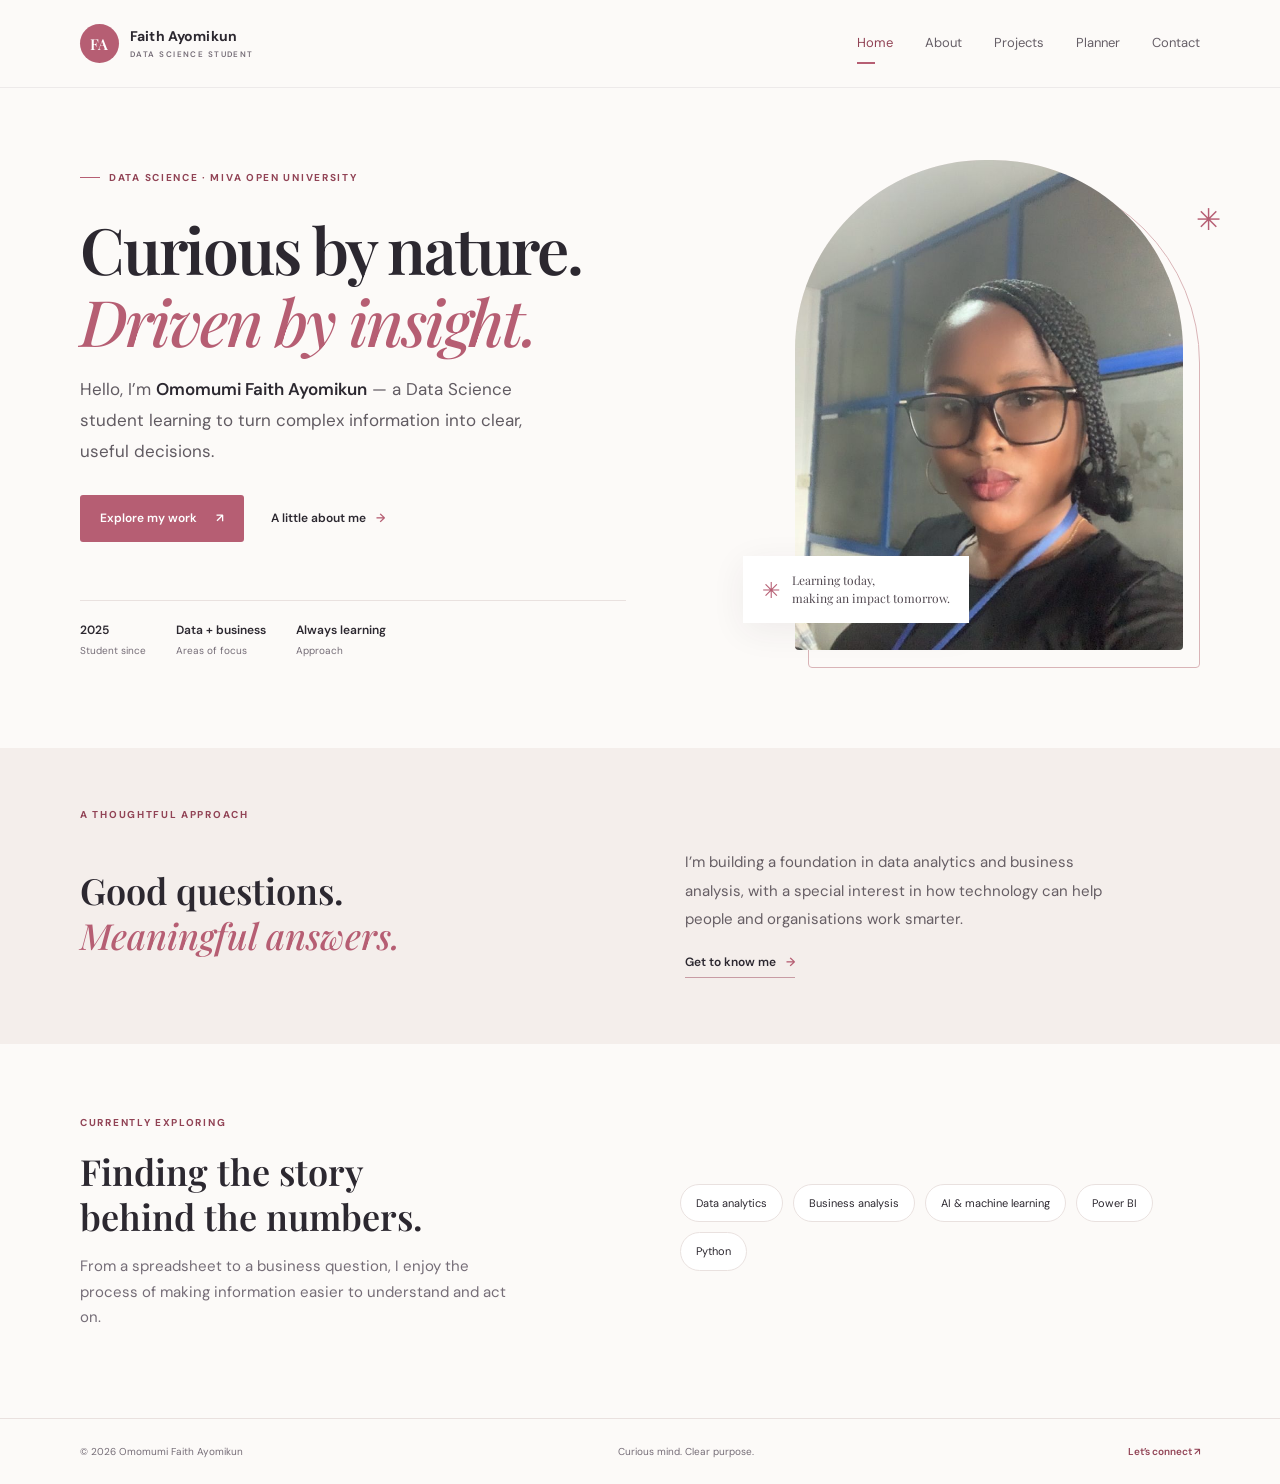
==== index.html @ 812295af "done" ====
<!doctype html>
<html lang="en">
<head>
  <meta charset="utf-8"><meta name="viewport" content="width=device-width, initial-scale=1">
  <meta name="description" content="Meet Omomumi Faith Ayomikun, Data Science student and aspiring data and business analyst.">
  <title>Omomumi Faith Ayomikun | Data Science Student</title><link rel="preconnect" href="https://fonts.googleapis.com"><link rel="preconnect" href="https://fonts.gstatic.com" crossorigin><link href="https://fonts.googleapis.com/css2?family=DM+Sans:wght@400;500;600;700&family=Playfair+Display:wght@500;600;700&display=swap" rel="stylesheet"><link rel="stylesheet" href="css/style.css"><script src="js/script.js" defer></script>
</head>
<body><header class="site-header"><a class="brand" href="index.html"><span class="brand-mark">FA</span><span>Faith Ayomikun<small>DATA SCIENCE STUDENT</small></span></a><button class="menu-toggle" aria-label="Open navigation" aria-expanded="false">☰</button><nav class="nav"><a class="active" href="index.html">Home</a><a href="about.html">About</a><a href="projects.html">Projects</a><a href="planner.html">Planner</a><a href="contact.html">Contact</a></nav></header>
<main><section class="hero wrap"><div class="hero-copy"><p class="eyebrow"><span></span> DATA SCIENCE · MIVA OPEN UNIVERSITY</p><h1>Curious by nature.<br><em>Driven by insight.</em></h1><p class="intro">Hello, I’m <strong>Omomumi Faith Ayomikun</strong> — a Data Science student learning to turn complex information into clear, useful decisions.</p><div class="hero-actions"><a class="button" href="projects.html">Explore my work <span>↗</span></a><a class="text-link" href="about.html">A little about me <span>→</span></a></div><div class="quick-facts"><div><strong>2025</strong><span>Student since</span></div><div><strong>Data + business</strong><span>Areas of focus</span></div><div><strong>Always learning</strong><span>Approach</span></div></div></div><div class="portrait-wrap"><div class="portrait-frame"><img src="assets/faith.jpg" alt="Portrait of Omomumi Faith Ayomikun"></div><div class="portrait-note"><span class="note-star">✳</span><span>Learning today,<br>making an impact tomorrow.</span></div><span class="decor decor-one">✳</span></div></section>
<section class="home-about"><div class="wrap home-about-inner"><p class="eyebrow">A THOUGHTFUL APPROACH</p><div class="home-about-grid"><h2>Good questions.<br><em>Meaningful answers.</em></h2><div><p>I’m building a foundation in data analytics and business analysis, with a special interest in how technology can help people and organisations work smarter.</p><a class="under-link" href="about.html">Get to know me <span>→</span></a></div></div></div></section>
<section class="wrap home-next"><div><span class="section-kicker">CURRENTLY EXPLORING</span><h2>Finding the story<br>behind the numbers.</h2><p>From a spreadsheet to a business question, I enjoy the process of making information easier to understand and act on.</p></div><div class="topic-pills"><span>Data analytics</span><span>Business analysis</span><span>AI & machine learning</span><span>Power BI</span><span>Python</span></div></section></main><footer class="site-footer"><div class="wrap footer-inner"><span>© <span data-year></span> Omomumi Faith Ayomikun</span><span>Curious mind. Clear purpose.</span><a href="contact.html">Let’s connect ↗</a></div></footer></body></html>
---- css/style.css ----
:root{--ink:#2c2830;--muted:#756d77;--rose:#b65e73;--rose-dark:#914355;--blush:#f5e9e8;--paper:#fcfaf8;--white:#fff;--line:#e9e1df;--sage:#e8eee7;--lilac:#eeebf4;--serif:'Playfair Display',Georgia,serif;--sans:'DM Sans',Arial,sans-serif}*{box-sizing:border-box}html{scroll-behavior:smooth}body{margin:0;background:var(--paper);color:var(--ink);font-family:var(--sans);font-size:15px;line-height:1.7}a{color:inherit;text-decoration:none}button,input,textarea{font:inherit}.wrap{width:min(1120px,calc(100% - 48px));margin-inline:auto}.site-header{height:88px;padding:0 max(24px,calc((100% - 1120px)/2));display:flex;align-items:center;justify-content:space-between;border-bottom:1px solid rgba(44,40,48,.07);background:rgba(252,250,248,.94);position:relative;z-index:5}.brand{display:flex;align-items:center;gap:11px;font-weight:700;font-size:14px;line-height:1.2;letter-spacing:.01em}.brand-mark{width:39px;height:39px;background:var(--rose);border-radius:50%;color:#fff;display:grid;place-items:center;font-family:var(--serif);font-size:15px;font-weight:600}.brand small{display:block;font-size:8px;letter-spacing:.18em;color:var(--muted);font-weight:600;margin-top:5px}.nav{display:flex;gap:32px;align-items:center}.nav a{font-size:13px;color:#665f67;transition:color .2s;position:relative}.nav a:hover,.nav a.active{color:var(--rose-dark)}.nav a.active:after{content:'';position:absolute;bottom:-9px;left:0;width:18px;height:2px;background:var(--rose)}.menu-toggle{display:none;border:0;background:none;color:var(--ink);font-size:24px}.hero{display:grid;grid-template-columns:1.05fr .95fr;gap:80px;align-items:center;padding-top:72px;padding-bottom:80px;min-height:620px}.eyebrow,.section-kicker,.card-number{font-size:10px;letter-spacing:.17em;font-weight:700;color:var(--rose-dark)}.eyebrow{display:flex;gap:9px;align-items:center}.eyebrow span{display:inline-block;width:20px;height:1px;background:var(--rose)}h1,h2,p{margin-top:0}.hero h1,.page-title{font:600 clamp(42px,5vw,66px)/1.12 var(--serif);letter-spacing:-.035em;margin:27px 0 18px}.hero h1 em,.page-title em,.home-about h2 em{font-weight:500;color:var(--rose);font-style:italic}.intro{font-size:17px;line-height:1.8;color:#615b62;max-width:475px}.intro strong{color:var(--ink);font-weight:600}.hero-actions{display:flex;align-items:center;gap:27px;margin-top:29px}.button{border:0;background:var(--rose);color:white;border-radius:3px;padding:13px 20px;display:inline-flex;align-items:center;justify-content:center;gap:19px;font-size:12px;font-weight:600;cursor:pointer;transition:background .2s,transform .2s}.button:hover{background:var(--rose-dark);transform:translateY(-2px)}.text-link,.under-link{font-size:12px;font-weight:600}.text-link span,.under-link span{color:var(--rose);margin-left:7px}.quick-facts{display:flex;gap:30px;margin-top:58px;padding-top:19px;border-top:1px solid var(--line)}.quick-facts div{display:flex;flex-direction:column}.quick-facts strong{font-size:12px;font-weight:600}.quick-facts span{color:var(--muted);font-size:10px;margin-top:2px}.portrait-wrap{position:relative;width:min(100%,405px);justify-self:end;padding:0 17px 18px 0}.portrait-frame{height:490px;background:var(--blush);overflow:hidden;position:relative;border-radius:190px 190px 4px 4px}.portrait-frame img{width:100%;height:100%;object-fit:cover;object-position:center 31%;display:block;filter:saturate(.86)}.portrait-wrap:after{content:'';position:absolute;inset:13px 0 0 13px;border:1px solid #d9b4b7;border-radius:190px 190px 4px 4px;z-index:-1}.portrait-note{position:absolute;bottom:45px;left:-52px;background:#fff;padding:15px 19px;box-shadow:0 8px 35px #382d3212;display:flex;align-items:center;gap:12px;font:12px/1.55 var(--serif);color:#514850}.note-star{color:var(--rose);font-size:22px}.decor-one{position:absolute;right:-21px;top:34px;color:var(--rose);font-size:30px}.home-about{background:#f4eeeb;padding:58px 0 66px}.home-about-inner>.eyebrow{margin-bottom:25px}.home-about-grid{display:grid;grid-template-columns:1fr 1fr;gap:90px;align-items:center}.home-about h2,.home-next h2{font:600 36px/1.25 var(--serif);margin:0}.home-about-grid p{color:#665e64;max-width:440px;line-height:1.9}.under-link{display:inline-block;border-bottom:1px solid #c89ca4;padding-bottom:5px}.home-next{padding-top:65px;padding-bottom:72px;display:grid;grid-template-columns:1fr 1fr;gap:80px;align-items:center}.home-next h2{margin:15px 0}.home-next p{color:var(--muted);max-width:430px}.topic-pills{display:flex;flex-wrap:wrap;gap:10px;justify-content:flex-start}.topic-pills span,.skill-list span{font-size:11px;padding:9px 15px;border:1px solid var(--line);border-radius:30px;background:white}.site-footer{border-top:1px solid var(--line);padding:24px 0;color:var(--muted);font-size:10px}.footer-inner{display:flex;align-items:center;justify-content:space-between}.footer-inner a{color:var(--rose-dark);font-weight:600}.inner-page{padding-top:70px;padding-bottom:90px;min-height:calc(100vh - 150px)}.page-title{font-size:56px;margin:19px 0 22px}.about-layout{display:grid;grid-template-columns:280px 1fr;gap:62px;align-items:start;margin:37px 0 66px}.about-photo{height:342px;overflow:hidden;background:var(--blush);border-radius:150px 150px 4px 4px}.about-photo img{width:100%;height:100%;object-fit:cover;object-position:center 30%}.about-text{max-width:685px;color:#675f66;font-size:14px;line-height:1.9}.about-text .lead{font:500 20px/1.65 var(--serif);color:var(--ink)}.detail-grid{display:grid;grid-template-columns:1fr 1fr;gap:14px}.detail-card{background:white;border:1px solid var(--line);padding:24px 27px;min-height:190px}.detail-card h2{font:600 21px var(--serif);margin:12px 0}.detail-card p{font-size:13px;color:#645d63;margin-bottom:8px}.detail-card .muted{font-size:11px;color:var(--muted)}.skill-list{display:flex;flex-wrap:wrap;gap:7px}.skill-list span{padding:6px 11px;background:var(--paper)}.aspiration{background:var(--blush);border-color:var(--blush)}.page-intro{max-width:570px;color:var(--muted);line-height:1.8;margin-bottom:38px}.project-grid{display:grid;grid-template-columns:repeat(3,1fr);gap:20px}.project-card{background:#fff;border:1px solid var(--line);transition:transform .25s,box-shadow .25s}.project-card:hover{transform:translateY(-4px);box-shadow:0 14px 32px #342b3010}.project-art{height:240px;position:relative;overflow:hidden;padding:18px 20px}.art-rose{background:#f2dfe0;color:#975b67}.art-lilac{background:#e7e1ef;color:#756487}.art-sage{background:#e3ebe2;color:#627760}.art-label{font-size:9px;letter-spacing:.15em;font-weight:700;opacity:.8}.chart-bars{position:absolute;inset:82px 28px 54px;display:flex;align-items:end;gap:12px;border-bottom:1px solid currentColor}.chart-bars i{flex:1;height:var(--h);background:currentColor;opacity:.48;border-radius:4px 4px 0 0}.art-caption{position:absolute;left:21px;bottom:15px;font:500 18px/1.2 var(--serif)}.dash-mock{position:absolute;left:50%;top:55px;transform:translateX(-50%);width:74%;background:#ffffff9c;border-radius:8px;padding:14px 17px 3px}.dash-stat{display:flex;justify-content:space-between;align-items:center}.dash-stat small{font-size:7px;letter-spacing:.12em}.dash-stat strong{font-size:19px}.dash-mock svg{width:100%;height:80px;color:#8b769e}.process-flow{position:absolute;top:76px;left:19px;right:19px;display:flex;justify-content:center;align-items:center;gap:8px}.process-flow span{background:#fff9;padding:8px 9px;border-radius:2px;font-size:9px}.process-flow b{font-size:11px}.project-body{padding:21px 21px 23px}.project-type{font-size:8px;letter-spacing:.13em;color:var(--rose-dark);font-weight:700}.project-body h2{font:600 21px var(--serif);margin:10px 0}.project-body p{font-size:12px;color:var(--muted);line-height:1.8;min-height:67px}.project-body .under-link{font-size:10px}.project-note{font-size:11px;color:var(--muted);margin-top:24px}.planner-page .page-intro{margin-bottom:30px}.planner-card{max-width:820px;margin:0 auto;background:white;border:1px solid var(--line);padding:30px 34px}.planner-top{display:flex;justify-content:space-between;align-items:center;border-bottom:1px solid var(--line);padding-bottom:20px}.planner-top h2,.form-heading h2{font:600 25px var(--serif);margin:7px 0 0}.task-count{display:flex;align-items:baseline;gap:7px;color:var(--muted);font-size:11px}.task-count strong{font:600 26px var(--serif);color:var(--rose)}.task-form{display:grid;grid-template-columns:1fr 150px auto;gap:10px;margin:23px 0}.task-form input,.contact-form input,.contact-form textarea{border:1px solid var(--line);background:#fdfcfb;padding:12px 13px;color:var(--ink);outline:none;border-radius:2px;font-size:12px}.task-form input:focus,.contact-form input:focus,.contact-form textarea:focus{border-color:#c88e9a;box-shadow:0 0 0 3px #b65e7312}.task-form input[type=date]{font-size:11px;color:var(--muted)}.task-form .button{padding:10px 16px}.task-list{list-style:none;padding:0;margin:0}.task-item{display:flex;align-items:center;gap:13px;padding:14px 4px;border-bottom:1px solid #f0ebea}.task-item input[type=checkbox]{accent-color:var(--rose);width:16px;height:16px}.task-text{flex:1;font-size:13px}.task-item.completed .task-text{text-decoration:line-through;color:#aaa}.task-due{font-size:10px;color:var(--muted)}.delete-task{border:0;background:none;color:#9c888c;font-size:18px;cursor:pointer}.empty-state{text-align:center;padding:29px 0;color:var(--muted);font-size:12px}.empty-state>span{font-size:25px;color:#c68c98}.empty-state p{margin:6px 0}.planner-foot{border-top:1px solid var(--line);padding-top:15px;display:flex;justify-content:space-between;align-items:center;font-size:10px;color:var(--muted)}.quiet-button{border:0;background:none;color:var(--rose-dark);font-size:10px;cursor:pointer}.contact-layout{display:grid;grid-template-columns:1fr 1fr;gap:90px;align-items:start;margin-top:20px}.contact-layout .page-title{margin-top:0}.contact-detail{display:flex;gap:13px;align-items:center;margin-top:21px}.contact-icon{width:34px;height:34px;border-radius:50%;background:var(--blush);color:var(--rose);display:grid;place-items:center}.contact-detail small{display:block;font-size:9px;letter-spacing:.15em;color:var(--muted);font-weight:700}.contact-detail div> :last-child{font-size:12px}.contact-form{background:white;border:1px solid var(--line);padding:28px 30px}.form-heading{margin-bottom:19px}.contact-form>label{font-size:11px;font-weight:600;display:block;margin:13px 0 5px}.contact-form input,.contact-form textarea{display:block;width:100%;resize:vertical}.contact-form .button{margin-top:8px}.form-feedback{font-size:11px;min-height:17px;margin:8px 0;color:#a34051}.form-feedback.success{color:#517650}.form-note{font-size:9px;color:#958c92;margin:14px 0 0}.sr-only{position:absolute;width:1px;height:1px;padding:0;margin:-1px;overflow:hidden;clip:rect(0,0,0,0);white-space:nowrap;border:0}body{animation:fade-in .45s ease both}@keyframes fade-in{from{opacity:.65;transform:translateY(3px)}to{opacity:1;transform:none}}@media(max-width:800px){.hero{gap:35px;min-height:unset;padding-top:54px;padding-bottom:60px}.portrait-frame{height:400px}.quick-facts{gap:16px}.home-about-grid,.home-next{gap:36px}.about-layout{grid-template-columns:220px 1fr;gap:35px}.project-grid{gap:12px}.project-art{height:200px}.project-body{padding:17px}.contact-layout{gap:35px}}@media(max-width:640px){.wrap{width:min(100% - 36px,500px)}.site-header{height:72px;padding:0 18px}.menu-toggle{display:block}.nav{display:none;position:absolute;top:71px;left:0;right:0;background:var(--paper);padding:18px 22px 22px;border-bottom:1px solid var(--line);flex-direction:column;align-items:flex-start;gap:17px}.nav.open{display:flex}.nav a.active:after{display:none}.hero{grid-template-columns:1fr;gap:38px;padding-top:42px;padding-bottom:46px}.hero h1,.page-title{font-size:45px}.intro{font-size:15px}.hero-actions{gap:18px;flex-wrap:wrap}.quick-facts{justify-content:space-between;margin-top:37px;gap:10px}.quick-facts strong{font-size:10px}.quick-facts span{font-size:9px}.portrait-wrap{width:min(82%,330px);justify-self:center;margin-right:7px}.portrait-frame{height:390px}.portrait-note{left:-35px;bottom:36px;padding:12px}.decor-one{right:-20px}.home-about{padding:42px 0}.home-about-grid,.home-next{grid-template-columns:1fr;gap:20px}.home-about h2,.home-next h2{font-size:30px}.home-next{padding-top:44px;padding-bottom:50px}.footer-inner{flex-wrap:wrap;gap:10px}.footer-inner span:nth-child(2){display:none}.inner-page{padding-top:45px;padding-bottom:60px}.about-layout{grid-template-columns:1fr;gap:23px;margin:25px 0 40px}.about-photo{width:210px;height:265px}.about-text .lead{font-size:18px}.detail-grid{grid-template-columns:1fr}.detail-card{min-height:unset}.project-grid{grid-template-columns:1fr}.project-art{height:235px}.project-body p{min-height:unset}.page-intro{margin-bottom:27px}.planner-card{padding:20px 17px}.planner-top{align-items:flex-start;gap:12px}.planner-top h2{font-size:20px}.task-form{grid-template-columns:1fr 1fr}.task-form input:first-of-type{grid-column:1/-1}.task-form .button{grid-column:1/-1}.contact-layout{grid-template-columns:1fr;gap:32px}.contact-form{padding:22px 19px}.contact-layout .page-title{font-size:43px}}@media(prefers-reduced-motion:reduce){*,*:before,*:after{scroll-behavior:auto!important;animation-duration:.01ms!important;animation-iteration-count:1!important;transition-duration:.01ms!important}}
.academic-table{border-collapse:collapse;width:100%;font-size:11px}.academic-table th,.academic-table td{text-align:left;border-top:1px solid #f0ebea;padding:6px 3px}.academic-table th{color:var(--muted);font-weight:500;width:35%}.academic-table td{font-weight:600}.audio-note{margin-top:30px;padding:22px 25px;background:#f4eeeb;display:flex;align-items:center;justify-content:space-between;gap:20px}.audio-note h2{font:600 20px var(--serif);margin:6px 0}.audio-note p{font-size:11px;color:var(--muted);margin:0}.audio-note audio{width:min(100%,330px)}@media(max-width:640px){.audio-note{align-items:flex-start;flex-direction:column}}
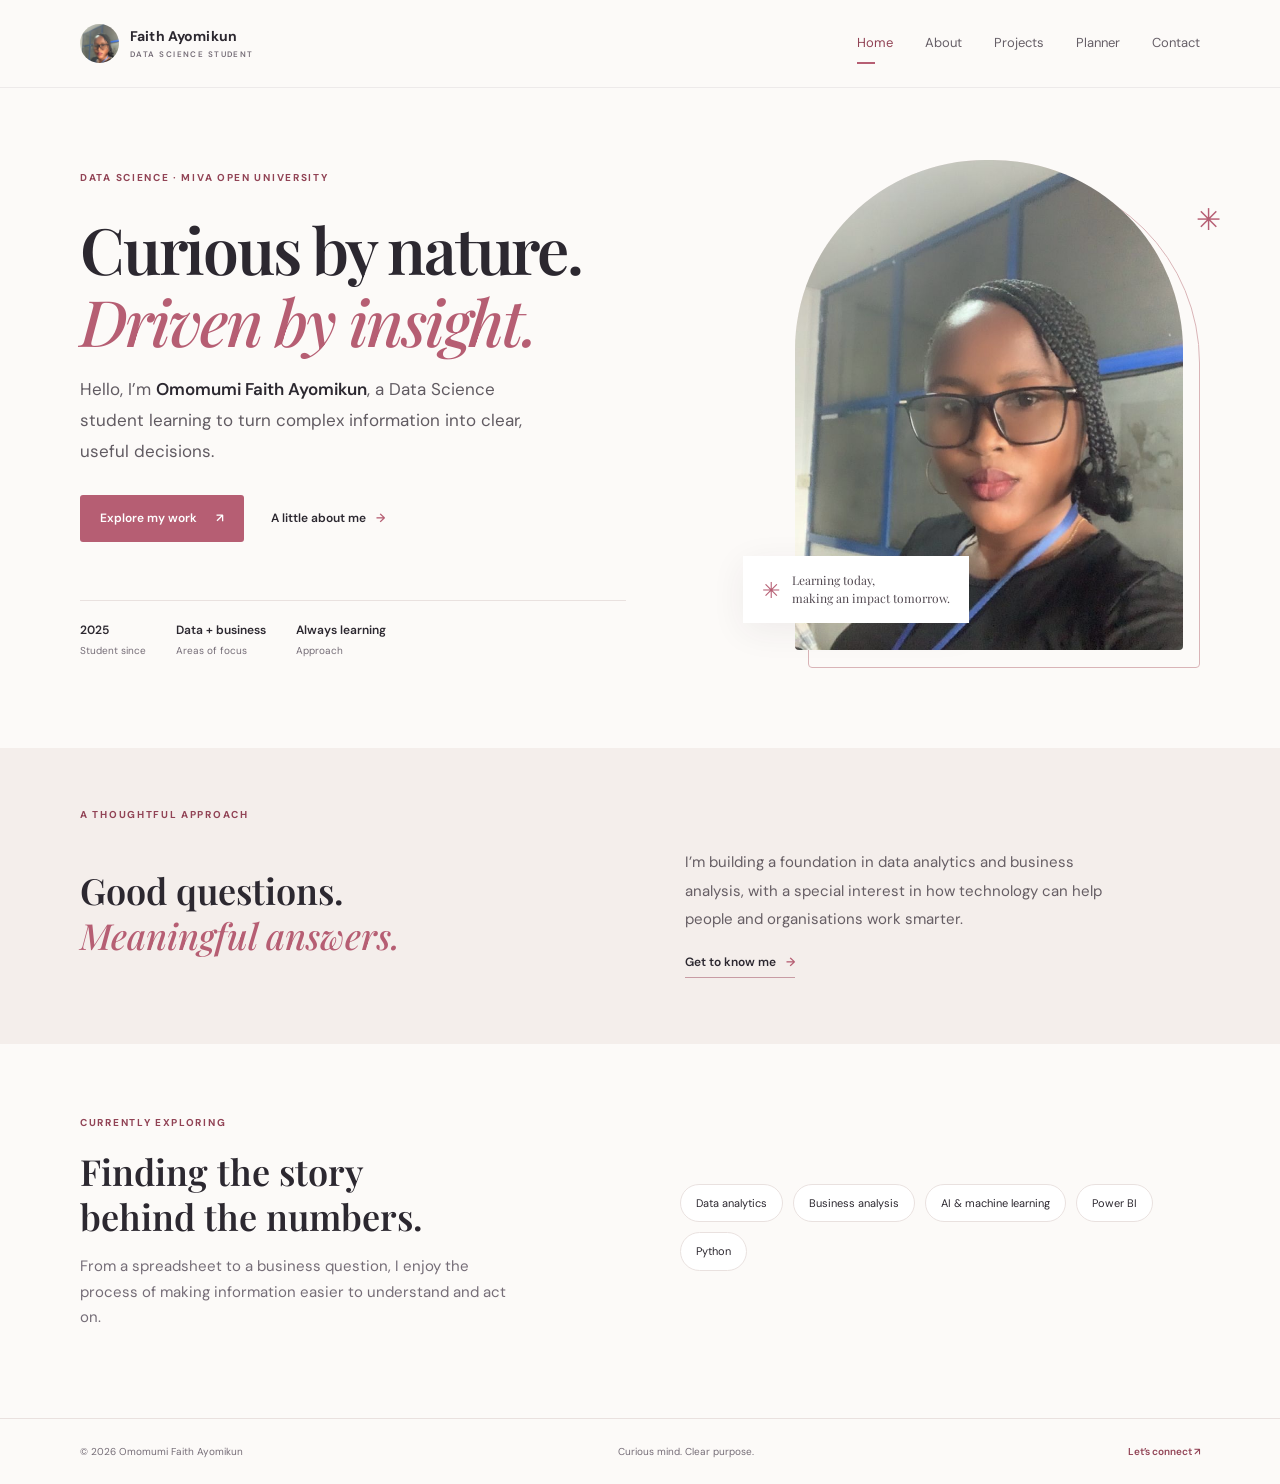
==== commit 6c063f90: "done" ====
--- a/index.html
+++ b/index.html
@@ -5,7 +5,7 @@
   <meta name="description" content="Meet Omomumi Faith Ayomikun, Data Science student and aspiring data and business analyst.">
   <title>Omomumi Faith Ayomikun | Data Science Student</title><link rel="preconnect" href="https://fonts.googleapis.com"><link rel="preconnect" href="https://fonts.gstatic.com" crossorigin><link href="https://fonts.googleapis.com/css2?family=DM+Sans:wght@400;500;600;700&family=Playfair+Display:wght@500;600;700&display=swap" rel="stylesheet"><link rel="stylesheet" href="css/style.css"><script src="js/script.js" defer></script>
 </head>
-<body><header class="site-header"><a class="brand" href="index.html"><span class="brand-mark">FA</span><span>Faith Ayomikun<small>DATA SCIENCE STUDENT</small></span></a><button class="menu-toggle" aria-label="Open navigation" aria-expanded="false">☰</button><nav class="nav"><a class="active" href="index.html">Home</a><a href="about.html">About</a><a href="projects.html">Projects</a><a href="planner.html">Planner</a><a href="contact.html">Contact</a></nav></header>
-<main><section class="hero wrap"><div class="hero-copy"><p class="eyebrow"><span></span> DATA SCIENCE · MIVA OPEN UNIVERSITY</p><h1>Curious by nature.<br><em>Driven by insight.</em></h1><p class="intro">Hello, I’m <strong>Omomumi Faith Ayomikun</strong> — a Data Science student learning to turn complex information into clear, useful decisions.</p><div class="hero-actions"><a class="button" href="projects.html">Explore my work <span>↗</span></a><a class="text-link" href="about.html">A little about me <span>→</span></a></div><div class="quick-facts"><div><strong>2025</strong><span>Student since</span></div><div><strong>Data + business</strong><span>Areas of focus</span></div><div><strong>Always learning</strong><span>Approach</span></div></div></div><div class="portrait-wrap"><div class="portrait-frame"><img src="assets/faith.jpg" alt="Portrait of Omomumi Faith Ayomikun"></div><div class="portrait-note"><span class="note-star">✳</span><span>Learning today,<br>making an impact tomorrow.</span></div><span class="decor decor-one">✳</span></div></section>
+<body><header class="site-header"><a class="brand" href="index.html"><img class="brand-mark" src="assets/faith.jpg" alt=""><span>Faith Ayomikun<small>DATA SCIENCE STUDENT</small></span></a><button class="menu-toggle" aria-label="Open navigation" aria-expanded="false">☰</button><nav class="nav"><a class="active" href="index.html">Home</a><a href="about.html">About</a><a href="projects.html">Projects</a><a href="planner.html">Planner</a><a href="contact.html">Contact</a></nav></header>
+<main><section class="hero wrap"><div class="hero-copy"><p class="eyebrow">DATA SCIENCE · MIVA OPEN UNIVERSITY</p><h1>Curious by nature.<br><em>Driven by insight.</em></h1><p class="intro">Hello, I’m <strong>Omomumi Faith Ayomikun</strong>, a Data Science student learning to turn complex information into clear, useful decisions.</p><div class="hero-actions"><a class="button" href="projects.html">Explore my work <span>↗</span></a><a class="text-link" href="about.html">A little about me <span>→</span></a></div><div class="quick-facts"><div><strong>2025</strong><span>Student since</span></div><div><strong>Data + business</strong><span>Areas of focus</span></div><div><strong>Always learning</strong><span>Approach</span></div></div></div><div class="portrait-wrap"><div class="portrait-frame"><img src="assets/faith.jpg" alt="Portrait of Omomumi Faith Ayomikun"></div><div class="portrait-note"><span class="note-star">✳</span><span>Learning today,<br>making an impact tomorrow.</span></div><span class="decor decor-one">✳</span></div></section>
 <section class="home-about"><div class="wrap home-about-inner"><p class="eyebrow">A THOUGHTFUL APPROACH</p><div class="home-about-grid"><h2>Good questions.<br><em>Meaningful answers.</em></h2><div><p>I’m building a foundation in data analytics and business analysis, with a special interest in how technology can help people and organisations work smarter.</p><a class="under-link" href="about.html">Get to know me <span>→</span></a></div></div></div></section>
 <section class="wrap home-next"><div><span class="section-kicker">CURRENTLY EXPLORING</span><h2>Finding the story<br>behind the numbers.</h2><p>From a spreadsheet to a business question, I enjoy the process of making information easier to understand and act on.</p></div><div class="topic-pills"><span>Data analytics</span><span>Business analysis</span><span>AI & machine learning</span><span>Power BI</span><span>Python</span></div></section></main><footer class="site-footer"><div class="wrap footer-inner"><span>© <span data-year></span> Omomumi Faith Ayomikun</span><span>Curious mind. Clear purpose.</span><a href="contact.html">Let’s connect ↗</a></div></footer></body></html>
--- a/css/style.css
+++ b/css/style.css
@@ -1,2 +1,2 @@
-:root{--ink:#2c2830;--muted:#756d77;--rose:#b65e73;--rose-dark:#914355;--blush:#f5e9e8;--paper:#fcfaf8;--white:#fff;--line:#e9e1df;--sage:#e8eee7;--lilac:#eeebf4;--serif:'Playfair Display',Georgia,serif;--sans:'DM Sans',Arial,sans-serif}*{box-sizing:border-box}html{scroll-behavior:smooth}body{margin:0;background:var(--paper);color:var(--ink);font-family:var(--sans);font-size:15px;line-height:1.7}a{color:inherit;text-decoration:none}button,input,textarea{font:inherit}.wrap{width:min(1120px,calc(100% - 48px));margin-inline:auto}.site-header{height:88px;padding:0 max(24px,calc((100% - 1120px)/2));display:flex;align-items:center;justify-content:space-between;border-bottom:1px solid rgba(44,40,48,.07);background:rgba(252,250,248,.94);position:relative;z-index:5}.brand{display:flex;align-items:center;gap:11px;font-weight:700;font-size:14px;line-height:1.2;letter-spacing:.01em}.brand-mark{width:39px;height:39px;background:var(--rose);border-radius:50%;color:#fff;display:grid;place-items:center;font-family:var(--serif);font-size:15px;font-weight:600}.brand small{display:block;font-size:8px;letter-spacing:.18em;color:var(--muted);font-weight:600;margin-top:5px}.nav{display:flex;gap:32px;align-items:center}.nav a{font-size:13px;color:#665f67;transition:color .2s;position:relative}.nav a:hover,.nav a.active{color:var(--rose-dark)}.nav a.active:after{content:'';position:absolute;bottom:-9px;left:0;width:18px;height:2px;background:var(--rose)}.menu-toggle{display:none;border:0;background:none;color:var(--ink);font-size:24px}.hero{display:grid;grid-template-columns:1.05fr .95fr;gap:80px;align-items:center;padding-top:72px;padding-bottom:80px;min-height:620px}.eyebrow,.section-kicker,.card-number{font-size:10px;letter-spacing:.17em;font-weight:700;color:var(--rose-dark)}.eyebrow{display:flex;gap:9px;align-items:center}.eyebrow span{display:inline-block;width:20px;height:1px;background:var(--rose)}h1,h2,p{margin-top:0}.hero h1,.page-title{font:600 clamp(42px,5vw,66px)/1.12 var(--serif);letter-spacing:-.035em;margin:27px 0 18px}.hero h1 em,.page-title em,.home-about h2 em{font-weight:500;color:var(--rose);font-style:italic}.intro{font-size:17px;line-height:1.8;color:#615b62;max-width:475px}.intro strong{color:var(--ink);font-weight:600}.hero-actions{display:flex;align-items:center;gap:27px;margin-top:29px}.button{border:0;background:var(--rose);color:white;border-radius:3px;padding:13px 20px;display:inline-flex;align-items:center;justify-content:center;gap:19px;font-size:12px;font-weight:600;cursor:pointer;transition:background .2s,transform .2s}.button:hover{background:var(--rose-dark);transform:translateY(-2px)}.text-link,.under-link{font-size:12px;font-weight:600}.text-link span,.under-link span{color:var(--rose);margin-left:7px}.quick-facts{display:flex;gap:30px;margin-top:58px;padding-top:19px;border-top:1px solid var(--line)}.quick-facts div{display:flex;flex-direction:column}.quick-facts strong{font-size:12px;font-weight:600}.quick-facts span{color:var(--muted);font-size:10px;margin-top:2px}.portrait-wrap{position:relative;width:min(100%,405px);justify-self:end;padding:0 17px 18px 0}.portrait-frame{height:490px;background:var(--blush);overflow:hidden;position:relative;border-radius:190px 190px 4px 4px}.portrait-frame img{width:100%;height:100%;object-fit:cover;object-position:center 31%;display:block;filter:saturate(.86)}.portrait-wrap:after{content:'';position:absolute;inset:13px 0 0 13px;border:1px solid #d9b4b7;border-radius:190px 190px 4px 4px;z-index:-1}.portrait-note{position:absolute;bottom:45px;left:-52px;background:#fff;padding:15px 19px;box-shadow:0 8px 35px #382d3212;display:flex;align-items:center;gap:12px;font:12px/1.55 var(--serif);color:#514850}.note-star{color:var(--rose);font-size:22px}.decor-one{position:absolute;right:-21px;top:34px;color:var(--rose);font-size:30px}.home-about{background:#f4eeeb;padding:58px 0 66px}.home-about-inner>.eyebrow{margin-bottom:25px}.home-about-grid{display:grid;grid-template-columns:1fr 1fr;gap:90px;align-items:center}.home-about h2,.home-next h2{font:600 36px/1.25 var(--serif);margin:0}.home-about-grid p{color:#665e64;max-width:440px;line-height:1.9}.under-link{display:inline-block;border-bottom:1px solid #c89ca4;padding-bottom:5px}.home-next{padding-top:65px;padding-bottom:72px;display:grid;grid-template-columns:1fr 1fr;gap:80px;align-items:center}.home-next h2{margin:15px 0}.home-next p{color:var(--muted);max-width:430px}.topic-pills{display:flex;flex-wrap:wrap;gap:10px;justify-content:flex-start}.topic-pills span,.skill-list span{font-size:11px;padding:9px 15px;border:1px solid var(--line);border-radius:30px;background:white}.site-footer{border-top:1px solid var(--line);padding:24px 0;color:var(--muted);font-size:10px}.footer-inner{display:flex;align-items:center;justify-content:space-between}.footer-inner a{color:var(--rose-dark);font-weight:600}.inner-page{padding-top:70px;padding-bottom:90px;min-height:calc(100vh - 150px)}.page-title{font-size:56px;margin:19px 0 22px}.about-layout{display:grid;grid-template-columns:280px 1fr;gap:62px;align-items:start;margin:37px 0 66px}.about-photo{height:342px;overflow:hidden;background:var(--blush);border-radius:150px 150px 4px 4px}.about-photo img{width:100%;height:100%;object-fit:cover;object-position:center 30%}.about-text{max-width:685px;color:#675f66;font-size:14px;line-height:1.9}.about-text .lead{font:500 20px/1.65 var(--serif);color:var(--ink)}.detail-grid{display:grid;grid-template-columns:1fr 1fr;gap:14px}.detail-card{background:white;border:1px solid var(--line);padding:24px 27px;min-height:190px}.detail-card h2{font:600 21px var(--serif);margin:12px 0}.detail-card p{font-size:13px;color:#645d63;margin-bottom:8px}.detail-card .muted{font-size:11px;color:var(--muted)}.skill-list{display:flex;flex-wrap:wrap;gap:7px}.skill-list span{padding:6px 11px;background:var(--paper)}.aspiration{background:var(--blush);border-color:var(--blush)}.page-intro{max-width:570px;color:var(--muted);line-height:1.8;margin-bottom:38px}.project-grid{display:grid;grid-template-columns:repeat(3,1fr);gap:20px}.project-card{background:#fff;border:1px solid var(--line);transition:transform .25s,box-shadow .25s}.project-card:hover{transform:translateY(-4px);box-shadow:0 14px 32px #342b3010}.project-art{height:240px;position:relative;overflow:hidden;padding:18px 20px}.art-rose{background:#f2dfe0;color:#975b67}.art-lilac{background:#e7e1ef;color:#756487}.art-sage{background:#e3ebe2;color:#627760}.art-label{font-size:9px;letter-spacing:.15em;font-weight:700;opacity:.8}.chart-bars{position:absolute;inset:82px 28px 54px;display:flex;align-items:end;gap:12px;border-bottom:1px solid currentColor}.chart-bars i{flex:1;height:var(--h);background:currentColor;opacity:.48;border-radius:4px 4px 0 0}.art-caption{position:absolute;left:21px;bottom:15px;font:500 18px/1.2 var(--serif)}.dash-mock{position:absolute;left:50%;top:55px;transform:translateX(-50%);width:74%;background:#ffffff9c;border-radius:8px;padding:14px 17px 3px}.dash-stat{display:flex;justify-content:space-between;align-items:center}.dash-stat small{font-size:7px;letter-spacing:.12em}.dash-stat strong{font-size:19px}.dash-mock svg{width:100%;height:80px;color:#8b769e}.process-flow{position:absolute;top:76px;left:19px;right:19px;display:flex;justify-content:center;align-items:center;gap:8px}.process-flow span{background:#fff9;padding:8px 9px;border-radius:2px;font-size:9px}.process-flow b{font-size:11px}.project-body{padding:21px 21px 23px}.project-type{font-size:8px;letter-spacing:.13em;color:var(--rose-dark);font-weight:700}.project-body h2{font:600 21px var(--serif);margin:10px 0}.project-body p{font-size:12px;color:var(--muted);line-height:1.8;min-height:67px}.project-body .under-link{font-size:10px}.project-note{font-size:11px;color:var(--muted);margin-top:24px}.planner-page .page-intro{margin-bottom:30px}.planner-card{max-width:820px;margin:0 auto;background:white;border:1px solid var(--line);padding:30px 34px}.planner-top{display:flex;justify-content:space-between;align-items:center;border-bottom:1px solid var(--line);padding-bottom:20px}.planner-top h2,.form-heading h2{font:600 25px var(--serif);margin:7px 0 0}.task-count{display:flex;align-items:baseline;gap:7px;color:var(--muted);font-size:11px}.task-count strong{font:600 26px var(--serif);color:var(--rose)}.task-form{display:grid;grid-template-columns:1fr 150px auto;gap:10px;margin:23px 0}.task-form input,.contact-form input,.contact-form textarea{border:1px solid var(--line);background:#fdfcfb;padding:12px 13px;color:var(--ink);outline:none;border-radius:2px;font-size:12px}.task-form input:focus,.contact-form input:focus,.contact-form textarea:focus{border-color:#c88e9a;box-shadow:0 0 0 3px #b65e7312}.task-form input[type=date]{font-size:11px;color:var(--muted)}.task-form .button{padding:10px 16px}.task-list{list-style:none;padding:0;margin:0}.task-item{display:flex;align-items:center;gap:13px;padding:14px 4px;border-bottom:1px solid #f0ebea}.task-item input[type=checkbox]{accent-color:var(--rose);width:16px;height:16px}.task-text{flex:1;font-size:13px}.task-item.completed .task-text{text-decoration:line-through;color:#aaa}.task-due{font-size:10px;color:var(--muted)}.delete-task{border:0;background:none;color:#9c888c;font-size:18px;cursor:pointer}.empty-state{text-align:center;padding:29px 0;color:var(--muted);font-size:12px}.empty-state>span{font-size:25px;color:#c68c98}.empty-state p{margin:6px 0}.planner-foot{border-top:1px solid var(--line);padding-top:15px;display:flex;justify-content:space-between;align-items:center;font-size:10px;color:var(--muted)}.quiet-button{border:0;background:none;color:var(--rose-dark);font-size:10px;cursor:pointer}.contact-layout{display:grid;grid-template-columns:1fr 1fr;gap:90px;align-items:start;margin-top:20px}.contact-layout .page-title{margin-top:0}.contact-detail{display:flex;gap:13px;align-items:center;margin-top:21px}.contact-icon{width:34px;height:34px;border-radius:50%;background:var(--blush);color:var(--rose);display:grid;place-items:center}.contact-detail small{display:block;font-size:9px;letter-spacing:.15em;color:var(--muted);font-weight:700}.contact-detail div> :last-child{font-size:12px}.contact-form{background:white;border:1px solid var(--line);padding:28px 30px}.form-heading{margin-bottom:19px}.contact-form>label{font-size:11px;font-weight:600;display:block;margin:13px 0 5px}.contact-form input,.contact-form textarea{display:block;width:100%;resize:vertical}.contact-form .button{margin-top:8px}.form-feedback{font-size:11px;min-height:17px;margin:8px 0;color:#a34051}.form-feedback.success{color:#517650}.form-note{font-size:9px;color:#958c92;margin:14px 0 0}.sr-only{position:absolute;width:1px;height:1px;padding:0;margin:-1px;overflow:hidden;clip:rect(0,0,0,0);white-space:nowrap;border:0}body{animation:fade-in .45s ease both}@keyframes fade-in{from{opacity:.65;transform:translateY(3px)}to{opacity:1;transform:none}}@media(max-width:800px){.hero{gap:35px;min-height:unset;padding-top:54px;padding-bottom:60px}.portrait-frame{height:400px}.quick-facts{gap:16px}.home-about-grid,.home-next{gap:36px}.about-layout{grid-template-columns:220px 1fr;gap:35px}.project-grid{gap:12px}.project-art{height:200px}.project-body{padding:17px}.contact-layout{gap:35px}}@media(max-width:640px){.wrap{width:min(100% - 36px,500px)}.site-header{height:72px;padding:0 18px}.menu-toggle{display:block}.nav{display:none;position:absolute;top:71px;left:0;right:0;background:var(--paper);padding:18px 22px 22px;border-bottom:1px solid var(--line);flex-direction:column;align-items:flex-start;gap:17px}.nav.open{display:flex}.nav a.active:after{display:none}.hero{grid-template-columns:1fr;gap:38px;padding-top:42px;padding-bottom:46px}.hero h1,.page-title{font-size:45px}.intro{font-size:15px}.hero-actions{gap:18px;flex-wrap:wrap}.quick-facts{justify-content:space-between;margin-top:37px;gap:10px}.quick-facts strong{font-size:10px}.quick-facts span{font-size:9px}.portrait-wrap{width:min(82%,330px);justify-self:center;margin-right:7px}.portrait-frame{height:390px}.portrait-note{left:-35px;bottom:36px;padding:12px}.decor-one{right:-20px}.home-about{padding:42px 0}.home-about-grid,.home-next{grid-template-columns:1fr;gap:20px}.home-about h2,.home-next h2{font-size:30px}.home-next{padding-top:44px;padding-bottom:50px}.footer-inner{flex-wrap:wrap;gap:10px}.footer-inner span:nth-child(2){display:none}.inner-page{padding-top:45px;padding-bottom:60px}.about-layout{grid-template-columns:1fr;gap:23px;margin:25px 0 40px}.about-photo{width:210px;height:265px}.about-text .lead{font-size:18px}.detail-grid{grid-template-columns:1fr}.detail-card{min-height:unset}.project-grid{grid-template-columns:1fr}.project-art{height:235px}.project-body p{min-height:unset}.page-intro{margin-bottom:27px}.planner-card{padding:20px 17px}.planner-top{align-items:flex-start;gap:12px}.planner-top h2{font-size:20px}.task-form{grid-template-columns:1fr 1fr}.task-form input:first-of-type{grid-column:1/-1}.task-form .button{grid-column:1/-1}.contact-layout{grid-template-columns:1fr;gap:32px}.contact-form{padding:22px 19px}.contact-layout .page-title{font-size:43px}}@media(prefers-reduced-motion:reduce){*,*:before,*:after{scroll-behavior:auto!important;animation-duration:.01ms!important;animation-iteration-count:1!important;transition-duration:.01ms!important}}
+:root{--ink:#2c2830;--muted:#756d77;--rose:#b65e73;--rose-dark:#914355;--blush:#f5e9e8;--paper:#fcfaf8;--white:#fff;--line:#e9e1df;--sage:#e8eee7;--lilac:#eeebf4;--serif:'Playfair Display',Georgia,serif;--sans:'DM Sans',Arial,sans-serif}*{box-sizing:border-box}html{scroll-behavior:smooth}body{margin:0;background:var(--paper);color:var(--ink);font-family:var(--sans);font-size:15px;line-height:1.7}a{color:inherit;text-decoration:none}button,input,textarea{font:inherit}.wrap{width:min(1120px,calc(100% - 48px));margin-inline:auto}.site-header{height:88px;padding:0 max(24px,calc((100% - 1120px)/2));display:flex;align-items:center;justify-content:space-between;border-bottom:1px solid rgba(44,40,48,.07);background:rgba(252,250,248,.94);position:relative;z-index:5}.brand{display:flex;align-items:center;gap:11px;font-weight:700;font-size:14px;line-height:1.2;letter-spacing:.01em}.brand-mark{width:39px;height:39px;object-fit:cover;object-position:center 31%;border-radius:50%;display:block}.brand small{display:block;font-size:8px;letter-spacing:.18em;color:var(--muted);font-weight:600;margin-top:5px}.nav{display:flex;gap:32px;align-items:center}.nav a{font-size:13px;color:#665f67;transition:color .2s;position:relative}.nav a:hover,.nav a.active{color:var(--rose-dark)}.nav a.active:after{content:'';position:absolute;bottom:-9px;left:0;width:18px;height:2px;background:var(--rose)}.menu-toggle{display:none;border:0;background:none;color:var(--ink);font-size:24px}.hero{display:grid;grid-template-columns:1.05fr .95fr;gap:80px;align-items:center;padding-top:72px;padding-bottom:80px;min-height:620px}.eyebrow,.section-kicker,.card-number{font-size:10px;letter-spacing:.17em;font-weight:700;color:var(--rose-dark)}.eyebrow{display:flex;gap:9px;align-items:center}h1,h2,p{margin-top:0}.hero h1,.page-title{font:600 clamp(42px,5vw,66px)/1.12 var(--serif);letter-spacing:-.035em;margin:27px 0 18px}.hero h1 em,.page-title em,.home-about h2 em{font-weight:500;color:var(--rose);font-style:italic}.intro{font-size:17px;line-height:1.8;color:#615b62;max-width:475px}.intro strong{color:var(--ink);font-weight:600}.hero-actions{display:flex;align-items:center;gap:27px;margin-top:29px}.button{border:0;background:var(--rose);color:white;border-radius:3px;padding:13px 20px;display:inline-flex;align-items:center;justify-content:center;gap:19px;font-size:12px;font-weight:600;cursor:pointer;transition:background .2s,transform .2s}.button:hover{background:var(--rose-dark);transform:translateY(-2px)}.text-link,.under-link{font-size:12px;font-weight:600}.text-link span,.under-link span{color:var(--rose);margin-left:7px}.quick-facts{display:flex;gap:30px;margin-top:58px;padding-top:19px;border-top:1px solid var(--line)}.quick-facts div{display:flex;flex-direction:column}.quick-facts strong{font-size:12px;font-weight:600}.quick-facts span{color:var(--muted);font-size:10px;margin-top:2px}.portrait-wrap{position:relative;width:min(100%,405px);justify-self:end;padding:0 17px 18px 0}.portrait-frame{height:490px;background:var(--blush);overflow:hidden;position:relative;border-radius:190px 190px 4px 4px}.portrait-frame img{width:100%;height:100%;object-fit:cover;object-position:center 31%;display:block;filter:saturate(.86)}.portrait-wrap:after{content:'';position:absolute;inset:13px 0 0 13px;border:1px solid #d9b4b7;border-radius:190px 190px 4px 4px;z-index:-1}.portrait-note{position:absolute;bottom:45px;left:-52px;background:#fff;padding:15px 19px;box-shadow:0 8px 35px #382d3212;display:flex;align-items:center;gap:12px;font:12px/1.55 var(--serif);color:#514850}.note-star{color:var(--rose);font-size:22px}.decor-one{position:absolute;right:-21px;top:34px;color:var(--rose);font-size:30px}.home-about{background:#f4eeeb;padding:58px 0 66px}.home-about-inner>.eyebrow{margin-bottom:25px}.home-about-grid{display:grid;grid-template-columns:1fr 1fr;gap:90px;align-items:center}.home-about h2,.home-next h2{font:600 36px/1.25 var(--serif);margin:0}.home-about-grid p{color:#665e64;max-width:440px;line-height:1.9}.under-link{display:inline-block;border-bottom:1px solid #c89ca4;padding-bottom:5px}.home-next{padding-top:65px;padding-bottom:72px;display:grid;grid-template-columns:1fr 1fr;gap:80px;align-items:center}.home-next h2{margin:15px 0}.home-next p{color:var(--muted);max-width:430px}.topic-pills{display:flex;flex-wrap:wrap;gap:10px;justify-content:flex-start}.topic-pills span,.skill-list span{font-size:11px;padding:9px 15px;border:1px solid var(--line);border-radius:30px;background:white}.site-footer{border-top:1px solid var(--line);padding:24px 0;color:var(--muted);font-size:10px}.footer-inner{display:flex;align-items:center;justify-content:space-between}.footer-inner a{color:var(--rose-dark);font-weight:600}.inner-page{padding-top:70px;padding-bottom:90px;min-height:calc(100vh - 150px)}.page-title{font-size:56px;margin:19px 0 22px}.about-layout{display:grid;grid-template-columns:280px 1fr;gap:62px;align-items:start;margin:37px 0 66px}.about-photo{height:342px;overflow:hidden;background:var(--blush);border-radius:150px 150px 4px 4px}.about-photo img{width:100%;height:100%;object-fit:cover;object-position:center 30%}.about-text{max-width:685px;color:#675f66;font-size:14px;line-height:1.9}.about-text .lead{font:500 20px/1.65 var(--serif);color:var(--ink)}.detail-grid{display:grid;grid-template-columns:1fr 1fr;gap:14px}.detail-card{background:white;border:1px solid var(--line);padding:24px 27px;min-height:190px}.detail-card h2{font:600 21px var(--serif);margin:12px 0}.detail-card p{font-size:13px;color:#645d63;margin-bottom:8px}.detail-card .muted{font-size:11px;color:var(--muted)}.skill-list{display:flex;flex-wrap:wrap;gap:7px}.skill-list span{padding:6px 11px;background:var(--paper)}.aspiration{background:var(--blush);border-color:var(--blush)}.page-intro{max-width:570px;color:var(--muted);line-height:1.8;margin-bottom:38px}.project-grid{display:grid;grid-template-columns:repeat(3,1fr);gap:20px}.project-card{background:#fff;border:1px solid var(--line);transition:transform .25s,box-shadow .25s}.project-card:hover{transform:translateY(-4px);box-shadow:0 14px 32px #342b3010}.project-art{height:240px;position:relative;overflow:hidden;padding:18px 20px}.art-rose{background:#f2dfe0;color:#975b67}.art-lilac{background:#e7e1ef;color:#756487}.art-sage{background:#e3ebe2;color:#627760}.art-label{font-size:9px;letter-spacing:.15em;font-weight:700;opacity:.8}.chart-bars{position:absolute;inset:82px 28px 54px;display:flex;align-items:end;gap:12px;border-bottom:1px solid currentColor}.chart-bars i{flex:1;height:var(--h);background:currentColor;opacity:.48;border-radius:4px 4px 0 0}.art-caption{position:absolute;left:21px;bottom:15px;font:500 18px/1.2 var(--serif)}.dash-mock{position:absolute;left:50%;top:55px;transform:translateX(-50%);width:74%;background:#ffffff9c;border-radius:8px;padding:14px 17px 3px}.dash-stat{display:flex;justify-content:space-between;align-items:center}.dash-stat small{font-size:7px;letter-spacing:.12em}.dash-stat strong{font-size:19px}.dash-mock svg{width:100%;height:80px;color:#8b769e}.process-flow{position:absolute;top:76px;left:19px;right:19px;display:flex;justify-content:center;align-items:center;gap:8px}.process-flow span{background:#fff9;padding:8px 9px;border-radius:2px;font-size:9px}.process-flow b{font-size:11px}.project-body{padding:21px 21px 23px}.project-type{font-size:8px;letter-spacing:.13em;color:var(--rose-dark);font-weight:700}.project-body h2{font:600 21px var(--serif);margin:10px 0}.project-body p{font-size:12px;color:var(--muted);line-height:1.8;min-height:67px}.project-body .under-link{font-size:10px}.project-note{font-size:11px;color:var(--muted);margin-top:24px}.planner-page .page-intro{margin-bottom:30px}.planner-card{max-width:820px;margin:0 auto;background:white;border:1px solid var(--line);padding:30px 34px}.planner-top{display:flex;justify-content:space-between;align-items:center;border-bottom:1px solid var(--line);padding-bottom:20px}.planner-top h2,.form-heading h2{font:600 25px var(--serif);margin:7px 0 0}.task-count{display:flex;align-items:baseline;gap:7px;color:var(--muted);font-size:11px}.task-count strong{font:600 26px var(--serif);color:var(--rose)}.task-form{display:grid;grid-template-columns:1fr 150px auto;gap:10px;margin:23px 0}.task-form input,.contact-form input,.contact-form textarea{border:1px solid var(--line);background:#fdfcfb;padding:12px 13px;color:var(--ink);outline:none;border-radius:2px;font-size:12px}.task-form input:focus,.contact-form input:focus,.contact-form textarea:focus{border-color:#c88e9a;box-shadow:0 0 0 3px #b65e7312}.task-form input[type=date]{font-size:11px;color:var(--muted)}.task-form .button{padding:10px 16px}.task-list{list-style:none;padding:0;margin:0}.task-item{display:flex;align-items:center;gap:13px;padding:14px 4px;border-bottom:1px solid #f0ebea}.task-item input[type=checkbox]{accent-color:var(--rose);width:16px;height:16px}.task-text{flex:1;font-size:13px}.task-item.completed .task-text{text-decoration:line-through;color:#aaa}.task-due{font-size:10px;color:var(--muted)}.delete-task{border:0;background:none;color:#9c888c;font-size:18px;cursor:pointer}.empty-state{text-align:center;padding:29px 0;color:var(--muted);font-size:12px}.empty-state>span{font-size:25px;color:#c68c98}.empty-state p{margin:6px 0}.planner-foot{border-top:1px solid var(--line);padding-top:15px;display:flex;justify-content:space-between;align-items:center;font-size:10px;color:var(--muted)}.quiet-button{border:0;background:none;color:var(--rose-dark);font-size:10px;cursor:pointer}.contact-layout{display:grid;grid-template-columns:1fr 1fr;gap:90px;align-items:start;margin-top:20px}.contact-layout .page-title{margin-top:0}.contact-detail{display:flex;gap:13px;align-items:center;margin-top:21px}.contact-icon{width:34px;height:34px;border-radius:50%;background:var(--blush);color:var(--rose);display:grid;place-items:center}.contact-detail small{display:block;font-size:9px;letter-spacing:.15em;color:var(--muted);font-weight:700}.contact-detail div> :last-child{font-size:12px}.contact-form{background:white;border:1px solid var(--line);padding:28px 30px}.form-heading{margin-bottom:19px}.contact-form>label{font-size:11px;font-weight:600;display:block;margin:13px 0 5px}.contact-form input,.contact-form textarea{display:block;width:100%;resize:vertical}.contact-form .button{margin-top:8px}.form-feedback{font-size:11px;min-height:17px;margin:8px 0;color:#a34051}.form-feedback.success{color:#517650}.form-note{font-size:9px;color:#958c92;margin:14px 0 0}.sr-only{position:absolute;width:1px;height:1px;padding:0;margin:-1px;overflow:hidden;clip:rect(0,0,0,0);white-space:nowrap;border:0}body{animation:fade-in .45s ease both}@keyframes fade-in{from{opacity:.65;transform:translateY(3px)}to{opacity:1;transform:none}}@media(max-width:800px){.hero{gap:35px;min-height:unset;padding-top:54px;padding-bottom:60px}.portrait-frame{height:400px}.quick-facts{gap:16px}.home-about-grid,.home-next{gap:36px}.about-layout{grid-template-columns:220px 1fr;gap:35px}.project-grid{gap:12px}.project-art{height:200px}.project-body{padding:17px}.contact-layout{gap:35px}}@media(max-width:640px){.wrap{width:min(100% - 36px,500px)}.site-header{height:72px;padding:0 18px}.menu-toggle{display:block}.nav{display:none;position:absolute;top:71px;left:0;right:0;background:var(--paper);padding:18px 22px 22px;border-bottom:1px solid var(--line);flex-direction:column;align-items:flex-start;gap:17px}.nav.open{display:flex}.nav a.active:after{display:none}.hero{grid-template-columns:1fr;gap:38px;padding-top:42px;padding-bottom:46px}.hero h1,.page-title{font-size:45px}.intro{font-size:15px}.hero-actions{gap:18px;flex-wrap:wrap}.quick-facts{justify-content:space-between;margin-top:37px;gap:10px}.quick-facts strong{font-size:10px}.quick-facts span{font-size:9px}.portrait-wrap{width:min(82%,330px);justify-self:center;margin-right:7px}.portrait-frame{height:390px}.portrait-note{left:-35px;bottom:36px;padding:12px}.decor-one{right:-20px}.home-about{padding:42px 0}.home-about-grid,.home-next{grid-template-columns:1fr;gap:20px}.home-about h2,.home-next h2{font-size:30px}.home-next{padding-top:44px;padding-bottom:50px}.footer-inner{flex-wrap:wrap;gap:10px}.footer-inner span:nth-child(2){display:none}.inner-page{padding-top:45px;padding-bottom:60px}.about-layout{grid-template-columns:1fr;gap:23px;margin:25px 0 40px}.about-photo{width:210px;height:265px}.about-text .lead{font-size:18px}.detail-grid{grid-template-columns:1fr}.detail-card{min-height:unset}.project-grid{grid-template-columns:1fr}.project-art{height:235px}.project-body p{min-height:unset}.page-intro{margin-bottom:27px}.planner-card{padding:20px 17px}.planner-top{align-items:flex-start;gap:12px}.planner-top h2{font-size:20px}.task-form{grid-template-columns:1fr 1fr}.task-form input:first-of-type{grid-column:1/-1}.task-form .button{grid-column:1/-1}.contact-layout{grid-template-columns:1fr;gap:32px}.contact-form{padding:22px 19px}.contact-layout .page-title{font-size:43px}}@media(prefers-reduced-motion:reduce){*,*:before,*:after{scroll-behavior:auto!important;animation-duration:.01ms!important;animation-iteration-count:1!important;transition-duration:.01ms!important}}
 .academic-table{border-collapse:collapse;width:100%;font-size:11px}.academic-table th,.academic-table td{text-align:left;border-top:1px solid #f0ebea;padding:6px 3px}.academic-table th{color:var(--muted);font-weight:500;width:35%}.academic-table td{font-weight:600}.audio-note{margin-top:30px;padding:22px 25px;background:#f4eeeb;display:flex;align-items:center;justify-content:space-between;gap:20px}.audio-note h2{font:600 20px var(--serif);margin:6px 0}.audio-note p{font-size:11px;color:var(--muted);margin:0}.audio-note audio{width:min(100%,330px)}@media(max-width:640px){.audio-note{align-items:flex-start;flex-direction:column}}
